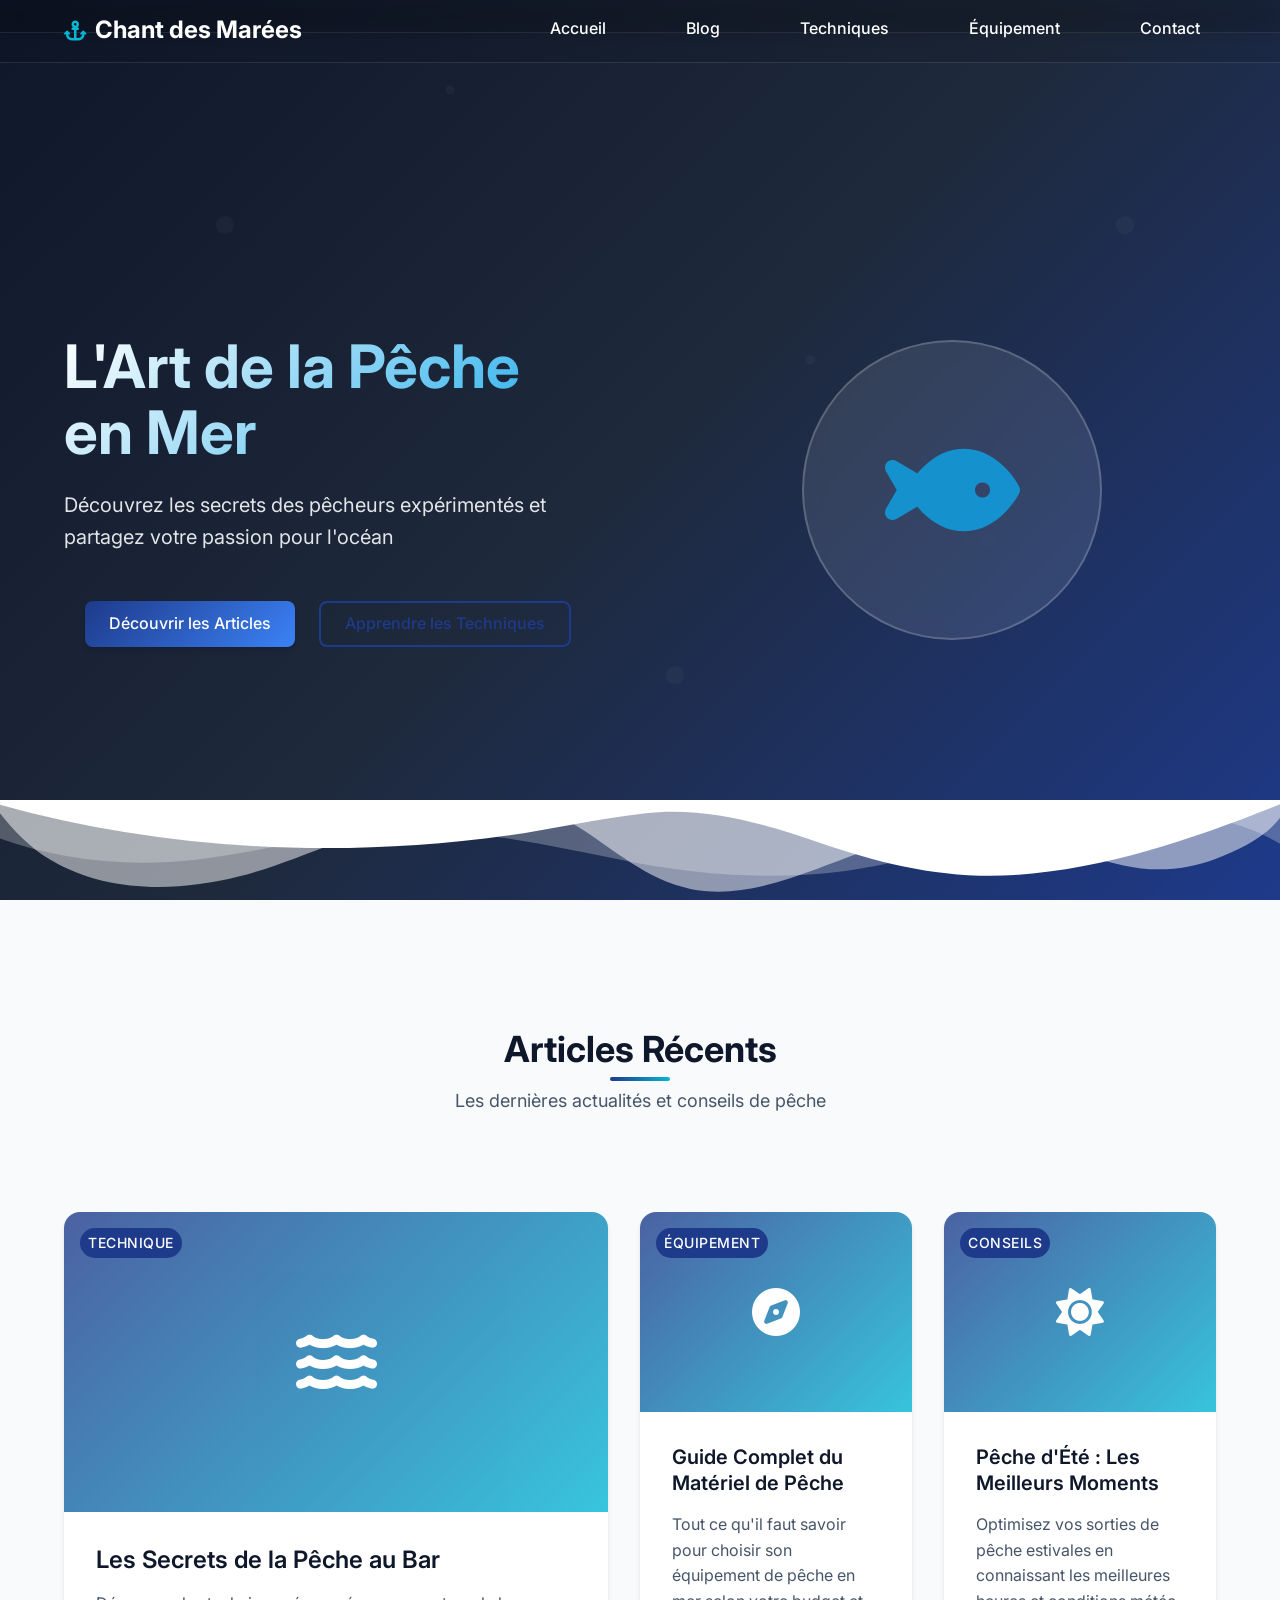
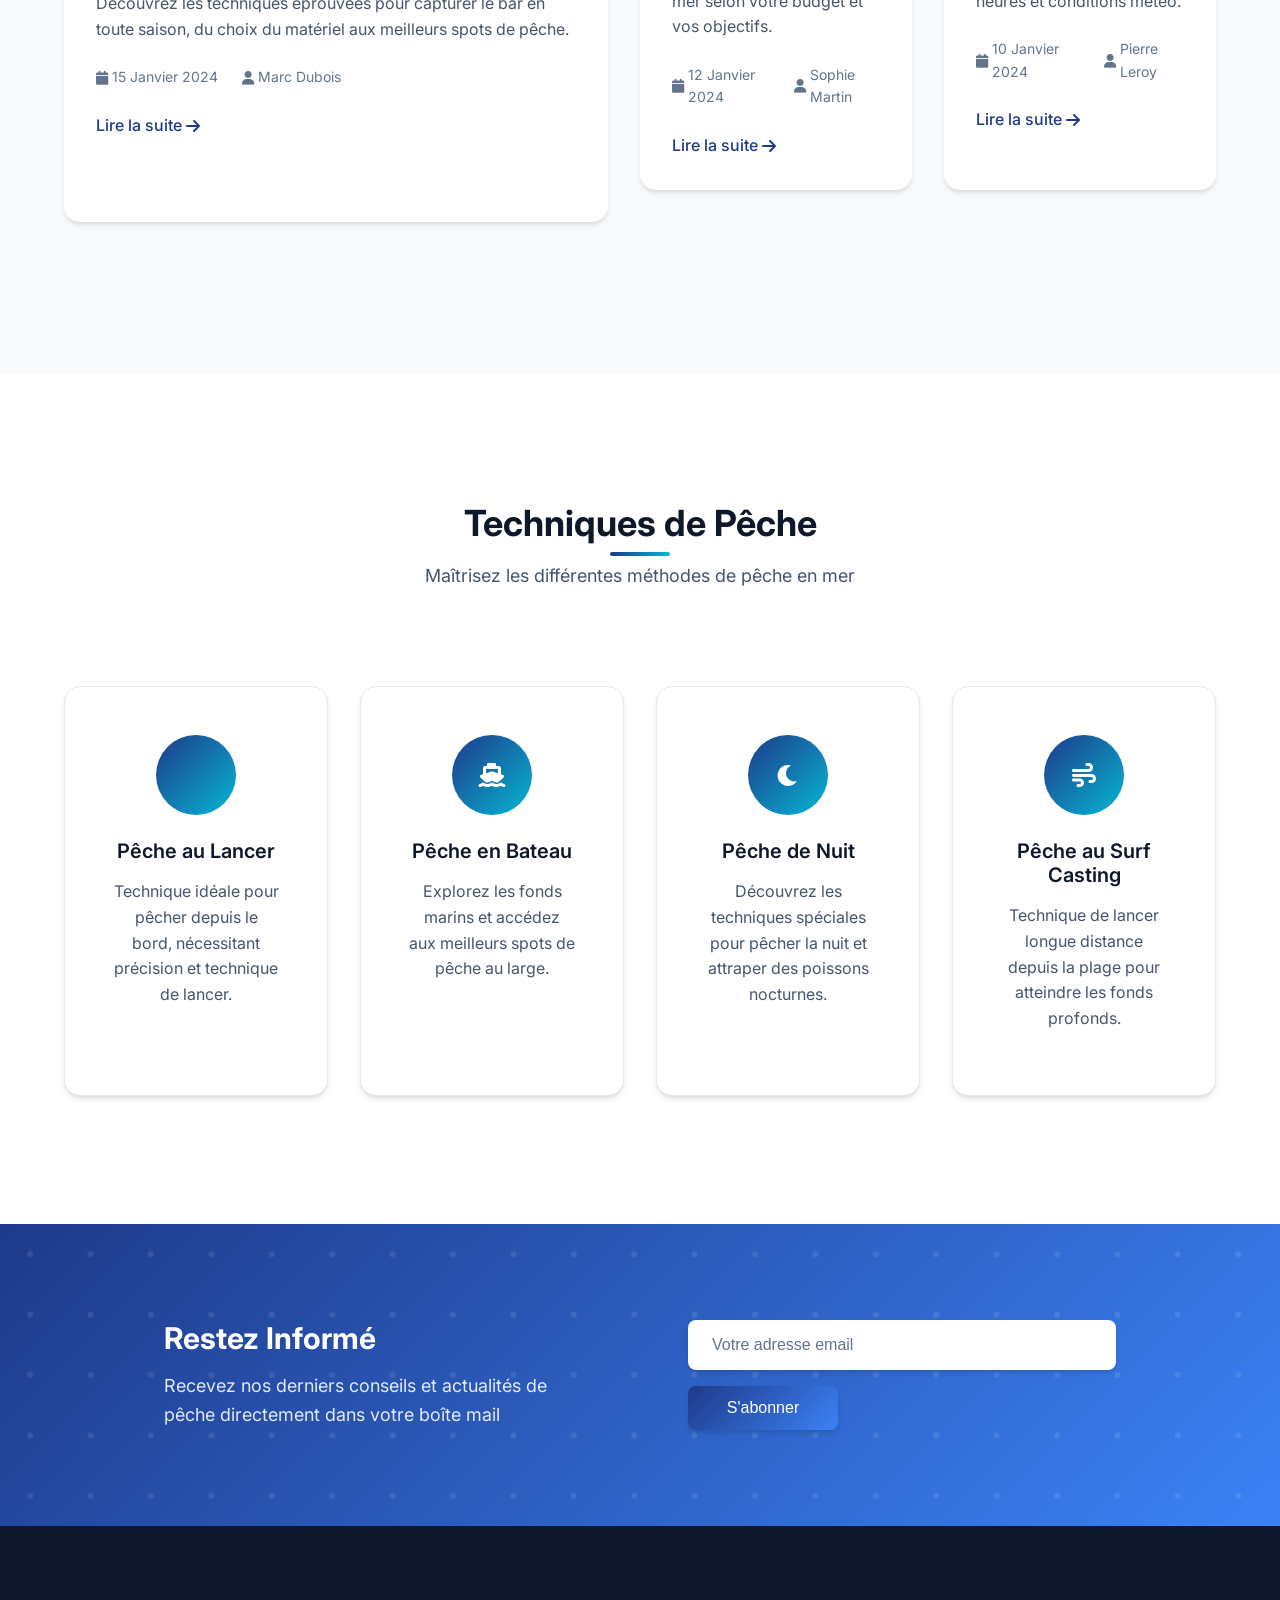
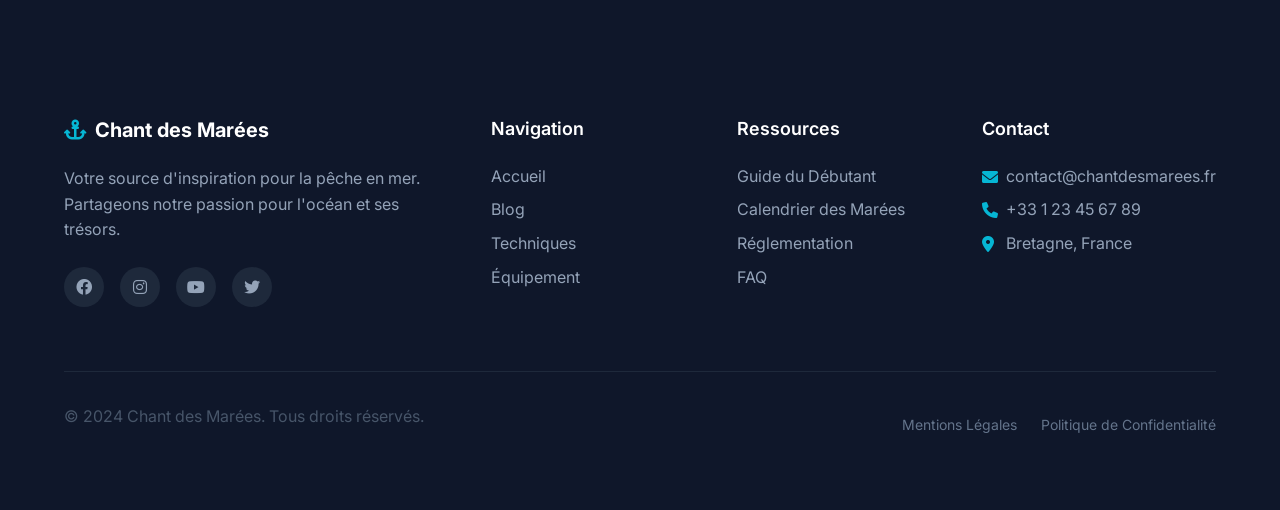
==== pages/index.html @ 9033a02b "feat: add pages folder with html page" ====
<!DOCTYPE html>
<html lang="fr">
<head>
    <meta charset="UTF-8">
    <meta name="viewport" content="width=device-width, initial-scale=1.0">
    <title>Chant des Marées - Blog de Pêche</title>
    <meta name="description" content="Découvrez les secrets de la pêche en mer avec Chant des Marées. Conseils, techniques et récits de pêche pour tous les passionnés.">
    <link rel="stylesheet" href="../css/main.css">
    <link rel="stylesheet" href="../css/components.css">
    <link rel="stylesheet" href="../css/responsive.css">
    <link href="https://fonts.googleapis.com/css2?family=Inter:wght@300;400;500;600;700&display=swap" rel="stylesheet">
    <link rel="stylesheet" href="https://cdnjs.cloudflare.com/ajax/libs/font-awesome/6.0.0/css/all.min.css">
</head>
<body>
    <!-- Header -->
    <header class="header">
        <nav class="navbar">
            <!-- Template sera chargé ici -->
        </nav>
    </header>

    <!-- Hero Section -->
    <section id="accueil" class="hero">
        <div class="hero-content">
            <div class="hero-text">
                <h2 class="hero-title">L'Art de la Pêche en Mer</h2>
                <p class="hero-subtitle">Découvrez les secrets des pêcheurs expérimentés et partagez votre passion pour l'océan</p>
                <div class="hero-buttons">
                    <a href="/blog" class="btn btn-primary">Découvrir les Articles</a>
                    <a href="#techniques" class="btn btn-secondary">Apprendre les Techniques</a>
                </div>
            </div>
            <div class="hero-image">
                <div class="hero-placeholder">
                    <i class="fas fa-fish"></i>
                </div>
            </div>
        </div>
        <div class="hero-waves">
            <svg viewBox="0 0 1200 120" preserveAspectRatio="none">
                <path d="M0,0V46.29c47.79,22.2,103.59,32.17,158,28,70.36-5.37,136.33-33.31,206.8-37.5C438.64,32.43,512.34,53.67,583,72.05c69.27,18,138.3,24.88,209.4,13.08,36.15-6,69.85-17.84,104.45-29.34C989.49,25,1113-14.29,1200,52.47V0Z" opacity=".25"></path>
                <path d="M0,0V15.81C13,36.92,27.64,56.86,47.69,72.05,99.41,111.27,165,111,224.58,91.58c31.15-10.15,60.09-26.07,89.67-39.8,40.92-19,84.73-46,130.83-49.67,36.26-2.85,70.9,9.42,98.6,31.56,31.77,25.39,62.32,62,103.63,73,40.44,10.79,81.35-6.69,119.13-24.28s75.16-39,116.92-43.05c59.73-5.85,113.28,22.88,168.9,38.84,30.2,8.66,59,6.17,87.09-7.5,22.43-10.89,48-26.93,60.65-49.24V0Z" opacity=".5"></path>
                <path d="M0,0V5.63C149.93,59,314.09,71.32,475.83,42.57c43-7.64,84.23-20.12,127.61-26.46,59-8.63,112.48,12.24,165.56,35.4C827.93,77.22,886,95.24,951.2,90c86.53-7,172.46-45.71,248.8-84.81V0Z"></path>
            </svg>
        </div>
    </section>

    <!-- Featured Articles Section -->
    <section id="articles" class="featured-articles">
        <div class="container">
            <div class="section-header">
                <h2 class="section-title">Articles Récents</h2>
                <p class="section-subtitle">Les dernières actualités et conseils de pêche</p>
            </div>
            
            <div class="articles-grid">
                <article class="article-card featured">
                    <div class="article-image">
                        <div class="image-placeholder">
                            <i class="fas fa-water"></i>
                        </div>
                        <div class="article-category">Technique</div>
                    </div>
                    <div class="article-content">
                        <h3 class="article-title">Les Secrets de la Pêche au Bar</h3>
                        <p class="article-excerpt">Découvrez les techniques éprouvées pour capturer le bar en toute saison, du choix du matériel aux meilleurs spots de pêche.</p>
                        <div class="article-meta">
                            <span class="article-date"><i class="fas fa-calendar"></i> 15 Janvier 2024</span>
                            <span class="article-author"><i class="fas fa-user"></i> Marc Dubois</span>
                        </div>
                        <a href="#" class="article-link">Lire la suite <i class="fas fa-arrow-right"></i></a>
                    </div>
                </article>

                <article class="article-card">
                    <div class="article-image">
                        <div class="image-placeholder">
                            <i class="fas fa-compass"></i>
                        </div>
                        <div class="article-category">Équipement</div>
                    </div>
                    <div class="article-content">
                        <h3 class="article-title">Guide Complet du Matériel de Pêche</h3>
                        <p class="article-excerpt">Tout ce qu'il faut savoir pour choisir son équipement de pêche en mer selon votre budget et vos objectifs.</p>
                        <div class="article-meta">
                            <span class="article-date"><i class="fas fa-calendar"></i> 12 Janvier 2024</span>
                            <span class="article-author"><i class="fas fa-user"></i> Sophie Martin</span>
                        </div>
                        <a href="#" class="article-link">Lire la suite <i class="fas fa-arrow-right"></i></a>
                    </div>
                </article>

                <article class="article-card">
                    <div class="article-image">
                        <div class="image-placeholder">
                            <i class="fas fa-sun"></i>
                        </div>
                        <div class="article-category">Conseils</div>
                    </div>
                    <div class="article-content">
                        <h3 class="article-title">Pêche d'Été : Les Meilleurs Moments</h3>
                        <p class="article-excerpt">Optimisez vos sorties de pêche estivales en connaissant les meilleures heures et conditions météo.</p>
                        <div class="article-meta">
                            <span class="article-date"><i class="fas fa-calendar"></i> 10 Janvier 2024</span>
                            <span class="article-author"><i class="fas fa-user"></i> Pierre Leroy</span>
                        </div>
                        <a href="#" class="article-link">Lire la suite <i class="fas fa-arrow-right"></i></a>
                    </div>
                </article>
            </div>
        </div>
    </section>

    <!-- Techniques Section -->
    <section id="techniques" class="techniques">
        <div class="container">
            <div class="section-header">
                <h2 class="section-title">Techniques de Pêche</h2>
                <p class="section-subtitle">Maîtrisez les différentes méthodes de pêche en mer</p>
            </div>
            
            <div class="techniques-grid">
                <div class="technique-card">
                    <div class="technique-icon">
                        <i class="fas fa-fishing-rod"></i>
                    </div>
                    <h3 class="technique-title">Pêche au Lancer</h3>
                    <p class="technique-description">Technique idéale pour pêcher depuis le bord, nécessitant précision et technique de lancer.</p>
                </div>
                
                <div class="technique-card">
                    <div class="technique-icon">
                        <i class="fas fa-ship"></i>
                    </div>
                    <h3 class="technique-title">Pêche en Bateau</h3>
                    <p class="technique-description">Explorez les fonds marins et accédez aux meilleurs spots de pêche au large.</p>
                </div>
                
                <div class="technique-card">
                    <div class="technique-icon">
                        <i class="fas fa-moon"></i>
                    </div>
                    <h3 class="technique-title">Pêche de Nuit</h3>
                    <p class="technique-description">Découvrez les techniques spéciales pour pêcher la nuit et attraper des poissons nocturnes.</p>
                </div>
                
                <div class="technique-card">
                    <div class="technique-icon">
                        <i class="fas fa-wind"></i>
                    </div>
                    <h3 class="technique-title">Pêche au Surf Casting</h3>
                    <p class="technique-description">Technique de lancer longue distance depuis la plage pour atteindre les fonds profonds.</p>
                </div>
            </div>
        </div>
    </section>

    <!-- Newsletter Section -->
    <section class="newsletter">
        <div class="container">
            <div class="newsletter-content">
                <div class="newsletter-text">
                    <h2 class="newsletter-title">Restez Informé</h2>
                    <p class="newsletter-subtitle">Recevez nos derniers conseils et actualités de pêche directement dans votre boîte mail</p>
                </div>
                <form class="newsletter-form">
                    <input type="email" placeholder="Votre adresse email" class="newsletter-input" required>
                    <button type="submit" class="btn btn-primary">S'abonner</button>
                </form>
            </div>
        </div>
    </section>

    <!-- Footer -->
    <footer class="footer">
        <div class="container">
            <div class="footer-content">
                <div class="footer-section">
                    <h3 class="footer-title"><i class="fas fa-anchor"></i> Chant des Marées</h3>
                    <p class="footer-description">Votre source d'inspiration pour la pêche en mer. Partageons notre passion pour l'océan et ses trésors.</p>
                    <div class="social-links">
                        <a href="#" class="social-link"><i class="fab fa-facebook"></i></a>
                        <a href="#" class="social-link"><i class="fab fa-instagram"></i></a>
                        <a href="#" class="social-link"><i class="fab fa-youtube"></i></a>
                        <a href="#" class="social-link"><i class="fab fa-twitter"></i></a>
                    </div>
                </div>
                
                <div class="footer-section">
                    <h4 class="footer-subtitle">Navigation</h4>
                    <ul class="footer-links">
                        <li><a href="/">Accueil</a></li>
                        <li><a href="/blog">Blog</a></li>
                        <li><a href="#techniques">Techniques</a></li>
                        <li><a href="#equipement">Équipement</a></li>
                    </ul>
                </div>
                
                <div class="footer-section">
                    <h4 class="footer-subtitle">Ressources</h4>
                    <ul class="footer-links">
                        <li><a href="#">Guide du Débutant</a></li>
                        <li><a href="#">Calendrier des Marées</a></li>
                        <li><a href="#">Réglementation</a></li>
                        <li><a href="#">FAQ</a></li>
                    </ul>
                </div>
                
                <div class="footer-section">
                    <h4 class="footer-subtitle">Contact</h4>
                    <div class="contact-info">
                        <p><i class="fas fa-envelope"></i> contact@chantdesmarees.fr</p>
                        <p><i class="fas fa-phone"></i> +33 1 23 45 67 89</p>
                        <p><i class="fas fa-map-marker-alt"></i> Bretagne, France</p>
                    </div>
                </div>
            </div>
            
            <div class="footer-bottom">
                <p>&copy; 2024 Chant des Marées. Tous droits réservés.</p>
                <div class="footer-legal">
                    <a href="#">Mentions Légales</a>
                    <a href="#">Politique de Confidentialité</a>
                </div>
            </div>
        </div>
    </footer>

    <script src="../js/template-loader.js"></script>
    <script src="../js/main.js"></script>
</body>
</html>
---- css/main.css ----
/* ========================================
   CHANT DES MARÉES - STYLES PRINCIPAUX
   ======================================== */

/* Variables CSS */
:root {
    /* Couleurs principales */
    --primary-color: #1e3a8a;
    --primary-dark: #1e40af;
    --primary-light: #3b82f6;
    --secondary-color: #0ea5e9;
    --accent-color: #06b6d4;
    
    /* Couleurs de l'océan */
    --ocean-blue: #0f172a;
    --ocean-light: #1e293b;
    --wave-blue: #0ea5e9;
    --foam-white: #f8fafc;
    
    /* Couleurs neutres */
    --white: #ffffff;
    --gray-50: #f8fafc;
    --gray-100: #f1f5f9;
    --gray-200: #e2e8f0;
    --gray-300: #cbd5e1;
    --gray-400: #94a3b8;
    --gray-500: #64748b;
    --gray-600: #475569;
    --gray-700: #334155;
    --gray-800: #1e293b;
    --gray-900: #0f172a;
    
    /* Couleurs d'état */
    --success: #10b981;
    --warning: #f59e0b;
    --error: #ef4444;
    --info: #3b82f6;
    
    /* Typographie */
    --font-family: 'Inter', -apple-system, BlinkMacSystemFont, 'Segoe UI', Roboto, sans-serif;
    --font-size-xs: 0.75rem;
    --font-size-sm: 0.875rem;
    --font-size-base: 1rem;
    --font-size-lg: 1.125rem;
    --font-size-xl: 1.25rem;
    --font-size-2xl: 1.5rem;
    --font-size-3xl: 1.875rem;
    --font-size-4xl: 2.25rem;
    --font-size-5xl: 3rem;
    --font-size-6xl: 3.75rem;
    
    /* Espacements */
    --spacing-xs: 0.25rem;
    --spacing-sm: 0.5rem;
    --spacing-md: 1rem;
    --spacing-lg: 1.5rem;
    --spacing-xl: 2rem;
    --spacing-2xl: 3rem;
    --spacing-3xl: 4rem;
    --spacing-4xl: 6rem;
    --spacing-5xl: 8rem;
    
    /* Bordures */
    --border-radius-sm: 0.375rem;
    --border-radius-md: 0.5rem;
    --border-radius-lg: 0.75rem;
    --border-radius-xl: 1rem;
    --border-radius-2xl: 1.5rem;
    --border-radius-full: 9999px;
    
    /* Ombres */
    --shadow-sm: 0 1px 2px 0 rgb(0 0 0 / 0.05);
    --shadow-md: 0 4px 6px -1px rgb(0 0 0 / 0.1), 0 2px 4px -2px rgb(0 0 0 / 0.1);
    --shadow-lg: 0 10px 15px -3px rgb(0 0 0 / 0.1), 0 4px 6px -4px rgb(0 0 0 / 0.1);
    --shadow-xl: 0 20px 25px -5px rgb(0 0 0 / 0.1), 0 8px 10px -6px rgb(0 0 0 / 0.1);
    --shadow-2xl: 0 25px 50px -12px rgb(0 0 0 / 0.25);
    
    /* Transitions */
    --transition-fast: 150ms ease-in-out;
    --transition-normal: 300ms ease-in-out;
    --transition-slow: 500ms ease-in-out;
    
    /* Z-index */
    --z-dropdown: 1000;
    --z-sticky: 1020;
    --z-fixed: 1030;
    --z-modal: 1040;
    --z-popover: 1050;
    --z-tooltip: 1060;
}

/* Reset et base */
* {
    margin: 0;
    padding: 0;
    box-sizing: border-box;
}

html {
    scroll-behavior: smooth;
    font-size: 16px;
}

body {
    font-family: var(--font-family);
    font-size: var(--font-size-base);
    line-height: 1.6;
    color: var(--gray-800);
    background-color: var(--white);
    overflow-x: hidden;
}

/* Typographie */
h1, h2, h3, h4, h5, h6 {
    font-weight: 600;
    line-height: 1.2;
    color: var(--gray-900);
    margin-bottom: var(--spacing-md);
}

h1 {
    font-size: var(--font-size-4xl);
    font-weight: 700;
}

h2 {
    font-size: var(--font-size-3xl);
    font-weight: 600;
}

h3 {
    font-size: var(--font-size-2xl);
    font-weight: 600;
}

h4 {
    font-size: var(--font-size-xl);
    font-weight: 500;
}

h5 {
    font-size: var(--font-size-lg);
    font-weight: 500;
}

h6 {
    font-size: var(--font-size-base);
    font-weight: 500;
}

p {
    margin-bottom: var(--spacing-md);
    color: var(--gray-600);
}

a {
    color: var(--primary-color);
    text-decoration: none;
    transition: color var(--transition-fast);
}

a:hover {
    color: var(--primary-dark);
}

/* Images */
img {
    max-width: 100%;
    height: auto;
    display: block;
}

/* Listes */
ul, ol {
    margin-bottom: var(--spacing-md);
    padding-left: var(--spacing-lg);
}

li {
    margin-bottom: var(--spacing-xs);
}

/* Boutons */
.btn {
    display: inline-flex;
    align-items: center;
    justify-content: center;
    padding: var(--spacing-sm) var(--spacing-lg);
    font-size: var(--font-size-base);
    font-weight: 500;
    text-align: center;
    text-decoration: none;
    border: none;
    border-radius: var(--border-radius-md);
    cursor: pointer;
    transition: all var(--transition-fast);
    gap: var(--spacing-sm);
    min-height: 44px;
}

.btn-primary {
    background: linear-gradient(135deg, var(--primary-color), var(--primary-light));
    color: var(--white);
    box-shadow: var(--shadow-md);
}

.btn-primary:hover {
    background: linear-gradient(135deg, var(--primary-dark), var(--primary-color));
    transform: translateY(-2px);
    box-shadow: var(--shadow-lg);
    color: var(--white);
}

.btn-secondary {
    background: transparent;
    color: var(--primary-color);
    border: 2px solid var(--primary-color);
}

.btn-secondary:hover {
    background: var(--primary-color);
    color: var(--white);
    transform: translateY(-2px);
    box-shadow: var(--shadow-md);
}

.btn-outline {
    background: transparent;
    color: var(--gray-600);
    border: 1px solid var(--gray-300);
}

.btn-outline:hover {
    background: var(--gray-50);
    color: var(--gray-800);
    border-color: var(--gray-400);
}

/* Container */
.container {
    max-width: 1200px;
    margin: 0 auto;
    padding: 0 var(--spacing-lg);
}

/* Sections */
.section {
    padding: var(--spacing-4xl) 0;
}

.section-header {
    text-align: center;
    margin-bottom: var(--spacing-4xl);
    max-width: 600px;
    margin-left: auto;
    margin-right: auto;
}

.section-title {
    font-size: var(--font-size-4xl);
    font-weight: 700;
    color: var(--gray-900);
    margin-bottom: var(--spacing-md);
    position: relative;
}

.section-title::after {
    content: '';
    position: absolute;
    bottom: -10px;
    left: 50%;
    transform: translateX(-50%);
    width: 60px;
    height: 4px;
    background: linear-gradient(90deg, var(--primary-color), var(--accent-color));
    border-radius: var(--border-radius-full);
}

.section-subtitle {
    font-size: var(--font-size-lg);
    color: var(--gray-600);
    margin-bottom: 0;
}

/* Grilles */
.grid {
    display: grid;
    gap: var(--spacing-xl);
}

.grid-2 {
    grid-template-columns: repeat(2, 1fr);
}

.grid-3 {
    grid-template-columns: repeat(3, 1fr);
}

.grid-4 {
    grid-template-columns: repeat(4, 1fr);
}

/* Utilitaires */
.text-center {
    text-align: center;
}

.text-left {
    text-align: left;
}

.text-right {
    text-align: right;
}

.mb-0 { margin-bottom: 0; }
.mb-1 { margin-bottom: var(--spacing-xs); }
.mb-2 { margin-bottom: var(--spacing-sm); }
.mb-3 { margin-bottom: var(--spacing-md); }
.mb-4 { margin-bottom: var(--spacing-lg); }
.mb-5 { margin-bottom: var(--spacing-xl); }

.mt-0 { margin-top: 0; }
.mt-1 { margin-top: var(--spacing-xs); }
.mt-2 { margin-top: var(--spacing-sm); }
.mt-3 { margin-top: var(--spacing-md); }
.mt-4 { margin-top: var(--spacing-lg); }
.mt-5 { margin-top: var(--spacing-xl); }

.p-0 { padding: 0; }
.p-1 { padding: var(--spacing-xs); }
.p-2 { padding: var(--spacing-sm); }
.p-3 { padding: var(--spacing-md); }
.p-4 { padding: var(--spacing-lg); }
.p-5 { padding: var(--spacing-xl); }

/* Animations */
@keyframes fadeInUp {
    from {
        opacity: 0;
        transform: translateY(30px);
    }
    to {
        opacity: 1;
        transform: translateY(0);
    }
}

@keyframes fadeInLeft {
    from {
        opacity: 0;
        transform: translateX(-30px);
    }
    to {
        opacity: 1;
        transform: translateX(0);
    }
}

@keyframes fadeInRight {
    from {
        opacity: 0;
        transform: translateX(30px);
    }
    to {
        opacity: 1;
        transform: translateX(0);
    }
}

@keyframes pulse {
    0%, 100% {
        transform: scale(1);
    }
    50% {
        transform: scale(1.05);
    }
}

@keyframes float {
    0%, 100% {
        transform: translateY(0px);
    }
    50% {
        transform: translateY(-10px);
    }
}

.animate-fadeInUp {
    animation: fadeInUp 0.6s ease-out;
}

.animate-fadeInLeft {
    animation: fadeInLeft 0.6s ease-out;
}

.animate-fadeInRight {
    animation: fadeInRight 0.6s ease-out;
}

.animate-pulse {
    animation: pulse 2s infinite;
}

.animate-float {
    animation: float 3s ease-in-out infinite;
}

/* Scrollbar personnalisée */
::-webkit-scrollbar {
    width: 8px;
}

::-webkit-scrollbar-track {
    background: var(--gray-100);
}

::-webkit-scrollbar-thumb {
    background: var(--primary-color);
    border-radius: var(--border-radius-full);
}

::-webkit-scrollbar-thumb:hover {
    background: var(--primary-dark);
}

/* Focus visible */
*:focus-visible {
    outline: 2px solid var(--primary-color);
    outline-offset: 2px;
}

/* Sélection de texte */
::selection {
    background: var(--primary-color);
    color: var(--white);
}

::-moz-selection {
    background: var(--primary-color);
    color: var(--white);
}
---- css/components.css ----
/* ========================================
   CHANT DES MARÉES - COMPOSANTS
   ======================================== */

/* Header et Navigation */
.header {
    position: fixed;
    top: 0;
    left: 0;
    right: 0;
    z-index: var(--z-fixed);
    background: rgba(0, 0, 0, 0.1);
    backdrop-filter: blur(10px);
    border-bottom: 1px solid rgba(255, 255, 255, 0.1);
    transition: all var(--transition-normal);
}

.header.scrolled {
    background: rgba(0, 0, 0, 0.95);
    box-shadow: var(--shadow-lg);
}

.navbar {
    padding: var(--spacing-md) 0;
}

.nav-container {
    display: flex;
    align-items: center;
    justify-content: space-between;
    max-width: 1200px;
    margin: 0 auto;
    padding: 0 var(--spacing-lg);
}

.nav-logo h1 {
    font-size: var(--font-size-2xl);
    font-weight: 700;
    color: #ffffff !important;
    margin: 0;
    display: flex;
    align-items: center;
    gap: var(--spacing-sm);
    opacity: 1 !important;
}

.nav-logo i {
    color: var(--accent-color);
    font-size: var(--font-size-xl);
}

.nav-menu {
    display: flex;
    list-style: none;
    margin: 0;
    padding: 0;
    gap: var(--spacing-xl);
}

.nav-item {
    position: relative;
}

.nav-link {
    font-weight: 500;
    color: #ffffff !important;
    padding: var(--spacing-sm) var(--spacing-md);
    border-radius: var(--border-radius-md);
    transition: all var(--transition-fast);
    position: relative;
    opacity: 1 !important;
}

.nav-link:hover,
.nav-link.active {
    color: #4a90e2 !important;
    background: rgba(255, 255, 255, 0.1);
}

.nav-link::after {
    content: '';
    position: absolute;
    bottom: -5px;
    left: 50%;
    transform: translateX(-50%);
    width: 0;
    height: 2px;
    background: #4a90e2;
    transition: width var(--transition-fast);
}

.nav-link:hover::after,
.nav-link.active::after {
    width: 100%;
}

.hamburger {
    display: none;
    flex-direction: column;
    cursor: pointer;
    gap: 4px;
}

.bar {
    width: 25px;
    height: 3px;
    background: #ffffff;
    border-radius: var(--border-radius-full);
    transition: all var(--transition-fast);
}

/* Hero Section */
.hero {
    min-height: 100vh;
    background: linear-gradient(135deg, var(--ocean-blue) 0%, var(--ocean-light) 50%, var(--primary-color) 100%);
    display: flex;
    align-items: center;
    position: relative;
    overflow: hidden;
    padding-top: 80px;
}

.hero::before {
    content: '';
    position: absolute;
    top: 0;
    left: 0;
    right: 0;
    bottom: 0;
    background: url('data:image/svg+xml,<svg xmlns="http://www.w3.org/2000/svg" viewBox="0 0 100 100"><defs><pattern id="grain" width="100" height="100" patternUnits="userSpaceOnUse"><circle cx="25" cy="25" r="1" fill="%23ffffff" opacity="0.1"/><circle cx="75" cy="75" r="1" fill="%23ffffff" opacity="0.1"/><circle cx="50" cy="10" r="0.5" fill="%23ffffff" opacity="0.1"/><circle cx="10" cy="60" r="0.5" fill="%23ffffff" opacity="0.1"/><circle cx="90" cy="40" r="0.5" fill="%23ffffff" opacity="0.1"/></pattern></defs><rect width="100" height="100" fill="url(%23grain)"/></svg>');
    opacity: 0.3;
}

.hero-content {
    display: grid;
    grid-template-columns: 1fr 1fr;
    gap: var(--spacing-4xl);
    align-items: center;
    max-width: 1200px;
    margin: 0 auto;
    padding: 0 var(--spacing-lg);
    position: relative;
    z-index: 2;
}

.hero-text {
    color: var(--white);
}

.hero-title {
    font-size: var(--font-size-5xl);
    font-weight: 700;
    margin-bottom: var(--spacing-lg);
    line-height: 1.1;
    background: linear-gradient(135deg, var(--white), var(--wave-blue));
    -webkit-background-clip: text;
    -webkit-text-fill-color: transparent;
    background-clip: text;
}

.hero-subtitle {
    font-size: var(--font-size-xl);
    color: var(--foam-white);
    margin-bottom: var(--spacing-2xl);
    line-height: 1.6;
    opacity: 0.9;
}

.hero-buttons {
    display: flex;
    gap: var(--spacing-lg);
    flex-wrap: wrap;
}

.hero-image {
    display: flex;
    justify-content: center;
    align-items: center;
}

.hero-placeholder {
    width: 300px;
    height: 300px;
    background: rgba(255, 255, 255, 0.1);
    border-radius: 50%;
    display: flex;
    align-items: center;
    justify-content: center;
    backdrop-filter: blur(10px);
    border: 2px solid rgba(255, 255, 255, 0.2);
    animation: float 6s ease-in-out infinite;
}

.hero-placeholder i {
    font-size: 120px;
    color: var(--wave-blue);
    opacity: 0.8;
}

.hero-waves {
    position: absolute;
    bottom: 0;
    left: 0;
    width: 100%;
    height: 100px;
    overflow: hidden;
    z-index: 1;
}

.hero-waves svg {
    position: absolute;
    bottom: 0;
    left: 0;
    width: 100%;
    height: 100%;
    fill: var(--white);
}

/* Articles */
.featured-articles {
    padding: var(--spacing-5xl) 0;
    background: var(--gray-50);
}

.articles-grid {
    display: grid;
    grid-template-columns: 2fr 1fr 1fr;
    gap: var(--spacing-xl);
    margin-top: var(--spacing-3xl);
}

.article-card {
    background: var(--white);
    border-radius: var(--border-radius-xl);
    overflow: hidden;
    box-shadow: var(--shadow-md);
    transition: all var(--transition-normal);
    position: relative;
}

.article-card:hover {
    transform: translateY(-8px);
    box-shadow: var(--shadow-2xl);
}

.article-card.featured {
    grid-row: span 2;
}

.article-image {
    position: relative;
    height: 200px;
    overflow: hidden;
}

.article-card.featured .article-image {
    height: 300px;
}

.image-placeholder {
    width: 100%;
    height: 100%;
    background: linear-gradient(135deg, var(--primary-color), var(--accent-color));
    display: flex;
    align-items: center;
    justify-content: center;
    color: var(--white);
    font-size: 48px;
    opacity: 0.8;
}

.article-card.featured .image-placeholder {
    font-size: 72px;
}

.article-category {
    position: absolute;
    top: var(--spacing-md);
    left: var(--spacing-md);
    background: var(--primary-color);
    color: var(--white);
    padding: var(--spacing-xs) var(--spacing-sm);
    border-radius: var(--border-radius-full);
    font-size: var(--font-size-sm);
    font-weight: 500;
    text-transform: uppercase;
    letter-spacing: 0.5px;
}

.article-content {
    padding: var(--spacing-xl);
}

.article-title {
    font-size: var(--font-size-xl);
    font-weight: 600;
    color: var(--gray-900);
    margin-bottom: var(--spacing-md);
    line-height: 1.3;
}

.article-card.featured .article-title {
    font-size: var(--font-size-2xl);
}

.article-excerpt {
    color: var(--gray-600);
    margin-bottom: var(--spacing-lg);
    line-height: 1.6;
}

.article-meta {
    display: flex;
    gap: var(--spacing-lg);
    margin-bottom: var(--spacing-lg);
    font-size: var(--font-size-sm);
    color: var(--gray-500);
}

.article-meta span {
    display: flex;
    align-items: center;
    gap: var(--spacing-xs);
}

.article-link {
    color: var(--primary-color);
    font-weight: 500;
    display: inline-flex;
    align-items: center;
    gap: var(--spacing-xs);
    transition: all var(--transition-fast);
}

.article-link:hover {
    color: var(--primary-dark);
    transform: translateX(4px);
}

/* Techniques */
.techniques {
    padding: var(--spacing-5xl) 0;
    background: var(--white);
}

.techniques-grid {
    display: grid;
    grid-template-columns: repeat(auto-fit, minmax(280px, 1fr));
    gap: var(--spacing-xl);
    margin-top: var(--spacing-3xl);
}

.technique-card {
    background: var(--white);
    padding: var(--spacing-2xl);
    border-radius: var(--border-radius-xl);
    text-align: center;
    box-shadow: var(--shadow-md);
    border: 1px solid var(--gray-200);
    transition: all var(--transition-normal);
    position: relative;
    overflow: hidden;
}

.technique-card::before {
    content: '';
    position: absolute;
    top: 0;
    left: 0;
    right: 0;
    height: 4px;
    background: linear-gradient(90deg, var(--primary-color), var(--accent-color));
    transform: scaleX(0);
    transition: transform var(--transition-normal);
}

.technique-card:hover::before {
    transform: scaleX(1);
}

.technique-card:hover {
    transform: translateY(-8px);
    box-shadow: var(--shadow-xl);
    border-color: var(--primary-color);
}

.technique-icon {
    width: 80px;
    height: 80px;
    background: linear-gradient(135deg, var(--primary-color), var(--accent-color));
    border-radius: 50%;
    display: flex;
    align-items: center;
    justify-content: center;
    margin: 0 auto var(--spacing-lg);
    color: var(--white);
    font-size: var(--font-size-2xl);
    transition: all var(--transition-normal);
}

.technique-card:hover .technique-icon {
    transform: scale(1.1);
    box-shadow: var(--shadow-lg);
}

.technique-title {
    font-size: var(--font-size-xl);
    font-weight: 600;
    color: var(--gray-900);
    margin-bottom: var(--spacing-md);
}

.technique-description {
    color: var(--gray-600);
    line-height: 1.6;
}

/* Newsletter */
.newsletter {
    background: linear-gradient(135deg, var(--primary-color), var(--primary-light));
    padding: var(--spacing-4xl) 0;
    position: relative;
    overflow: hidden;
}

.newsletter::before {
    content: '';
    position: absolute;
    top: 0;
    left: 0;
    right: 0;
    bottom: 0;
    background: url('data:image/svg+xml,<svg xmlns="http://www.w3.org/2000/svg" viewBox="0 0 100 100"><defs><pattern id="dots" width="20" height="20" patternUnits="userSpaceOnUse"><circle cx="10" cy="10" r="1" fill="%23ffffff" opacity="0.1"/></pattern></defs><rect width="100" height="100" fill="url(%23dots)"/></svg>');
}

.newsletter-content {
    display: grid;
    grid-template-columns: 1fr 1fr;
    gap: var(--spacing-4xl);
    align-items: center;
    max-width: 1000px;
    margin: 0 auto;
    padding: 0 var(--spacing-lg);
    position: relative;
    z-index: 2;
}

.newsletter-text {
    color: var(--white);
}

.newsletter-title {
    font-size: var(--font-size-3xl);
    font-weight: 700;
    margin-bottom: var(--spacing-md);
    color: var(--white);
}

.newsletter-subtitle {
    font-size: var(--font-size-lg);
    color: var(--foam-white);
    opacity: 0.9;
    margin-bottom: 0;
}

.newsletter-form {
    display: flex;
    gap: var(--spacing-md);
    flex-wrap: wrap;
}

.newsletter-input {
    flex: 1;
    min-width: 300px;
    padding: var(--spacing-md) var(--spacing-lg);
    border: none;
    border-radius: var(--border-radius-md);
    font-size: var(--font-size-base);
    background: var(--white);
    color: var(--gray-800);
    box-shadow: var(--shadow-md);
    transition: all var(--transition-fast);
}

.newsletter-input:focus {
    outline: none;
    box-shadow: var(--shadow-lg);
    transform: translateY(-2px);
}

.newsletter-input::placeholder {
    color: var(--gray-500);
}

/* Footer */
.footer {
    background: var(--gray-900);
    color: var(--gray-300);
    padding: var(--spacing-4xl) 0 var(--spacing-xl);
}

.footer-content {
    display: grid;
    grid-template-columns: 2fr 1fr 1fr 1fr;
    gap: var(--spacing-3xl);
    margin-bottom: var(--spacing-3xl);
}

.footer-section h3,
.footer-section h4 {
    color: var(--white);
    margin-bottom: var(--spacing-lg);
}

.footer-title {
    font-size: var(--font-size-xl);
    font-weight: 700;
    display: flex;
    align-items: center;
    gap: var(--spacing-sm);
    margin-bottom: var(--spacing-md);
}

.footer-title i {
    color: var(--accent-color);
}

.footer-description {
    color: var(--gray-400);
    line-height: 1.6;
    margin-bottom: var(--spacing-lg);
}

.footer-subtitle {
    font-size: var(--font-size-lg);
    font-weight: 600;
    color: var(--white);
    margin-bottom: var(--spacing-lg);
}

.footer-links {
    list-style: none;
    padding: 0;
    margin: 0;
}

.footer-links li {
    margin-bottom: var(--spacing-sm);
}

.footer-links a {
    color: var(--gray-400);
    transition: color var(--transition-fast);
}

.footer-links a:hover {
    color: var(--white);
}

.social-links {
    display: flex;
    gap: var(--spacing-md);
}

.social-link {
    width: 40px;
    height: 40px;
    background: var(--gray-800);
    border-radius: 50%;
    display: flex;
    align-items: center;
    justify-content: center;
    color: var(--gray-400);
    transition: all var(--transition-fast);
}

.social-link:hover {
    background: var(--primary-color);
    color: var(--white);
    transform: translateY(-2px);
}

.contact-info p {
    display: flex;
    align-items: center;
    gap: var(--spacing-sm);
    margin-bottom: var(--spacing-sm);
    color: var(--gray-400);
}

.contact-info i {
    color: var(--accent-color);
    width: 16px;
}

.footer-bottom {
    border-top: 1px solid var(--gray-800);
    padding-top: var(--spacing-xl);
    display: flex;
    justify-content: space-between;
    align-items: center;
    flex-wrap: wrap;
    gap: var(--spacing-md);
}

.footer-legal {
    display: flex;
    gap: var(--spacing-lg);
}

.footer-legal a {
    color: var(--gray-500);
    font-size: var(--font-size-sm);
    transition: color var(--transition-fast);
}

.footer-legal a:hover {
    color: var(--white);
}

/* Responsive Design */
@media (max-width: 1024px) {
    .hero-content {
        grid-template-columns: 1fr;
        text-align: center;
        gap: var(--spacing-2xl);
    }
    
    .articles-grid {
        grid-template-columns: 1fr 1fr;
    }
    
    .article-card.featured {
        grid-row: span 1;
    }
    
    .newsletter-content {
        grid-template-columns: 1fr;
        text-align: center;
        gap: var(--spacing-2xl);
    }
    
    .footer-content {
        grid-template-columns: 1fr 1fr;
        gap: var(--spacing-2xl);
    }
}

@media (max-width: 768px) {
    .nav-menu {
        position: fixed;
        left: -100%;
        top: 70px;
        flex-direction: column;
        background-color: var(--white);
        width: 100%;
        text-align: center;
        transition: 0.3s;
        box-shadow: var(--shadow-lg);
        padding: var(--spacing-xl) 0;
        gap: var(--spacing-lg);
    }
    
    .nav-menu.active {
        left: 0;
    }
    
    .hamburger {
        display: flex;
    }
    
    .hamburger.active .bar:nth-child(2) {
        opacity: 0;
    }
    
    .hamburger.active .bar:nth-child(1) {
        transform: translateY(7px) rotate(45deg);
    }
    
    .hamburger.active .bar:nth-child(3) {
        transform: translateY(-7px) rotate(-45deg);
    }
    
    .hero-title {
        font-size: var(--font-size-4xl);
    }
    
    .hero-buttons {
        justify-content: center;
    }
    
    .articles-grid {
        grid-template-columns: 1fr;
    }
    
    .techniques-grid {
        grid-template-columns: 1fr;
    }
    
    .newsletter-form {
        flex-direction: column;
    }
    
    .newsletter-input {
        min-width: auto;
    }
    
    .footer-content {
        grid-template-columns: 1fr;
        text-align: center;
    }
    
    .footer-bottom {
        flex-direction: column;
        text-align: center;
    }
}

@media (max-width: 480px) {
    .container {
        padding: 0 var(--spacing-md);
    }
    
    .hero-title {
        font-size: var(--font-size-3xl);
    }
    
    .section-title {
        font-size: var(--font-size-3xl);
    }
    
    .hero-buttons {
        flex-direction: column;
        align-items: center;
    }
    
    .btn {
        width: 100%;
        max-width: 300px;
    }
}
---- css/responsive.css ----
/* ========================================
   CHANT DES MARÉES - RESPONSIVE DESIGN
   ======================================== */

/* Breakpoints */
/* Mobile: 320px - 767px */
/* Tablet: 768px - 1023px */
/* Desktop: 1024px+ */

/* Mobile First Approach */

/* Extra Small Devices (phones, 320px and up) */
@media (min-width: 320px) {
    .container {
        padding: 0 var(--spacing-md);
    }
    
    .hero-title {
        font-size: var(--font-size-3xl);
    }
    
    .section-title {
        font-size: var(--font-size-2xl);
    }
    
    .article-card {
        margin-bottom: var(--spacing-lg);
    }
}

/* Small Devices (landscape phones, 576px and up) */
@media (min-width: 576px) {
    .hero-title {
        font-size: var(--font-size-4xl);
    }
    
    .section-title {
        font-size: var(--font-size-3xl);
    }
    
    .hero-buttons {
        flex-direction: row;
        justify-content: center;
    }
    
    .btn {
        width: auto;
        min-width: 150px;
    }
}

/* Medium Devices (tablets, 768px and up) */
@media (min-width: 768px) {
    .container {
        padding: 0 var(--spacing-lg);
    }
    
    .nav-menu {
        position: static;
        flex-direction: row;
        background: none;
        box-shadow: none;
        padding: 0;
        width: auto;
    }
    
    .hamburger {
        display: none;
    }
    
    .hero-content {
        grid-template-columns: 1fr 1fr;
        text-align: left;
    }
    
    .hero-title {
        font-size: var(--font-size-5xl);
    }
    
    .articles-grid {
        grid-template-columns: 1fr 1fr;
    }
    
    .article-card.featured {
        grid-row: span 2;
    }
    
    .techniques-grid {
        grid-template-columns: repeat(2, 1fr);
    }
    
    .newsletter-content {
        grid-template-columns: 1fr 1fr;
        text-align: left;
    }
    
    .newsletter-form {
        flex-direction: row;
    }
    
    .footer-content {
        grid-template-columns: 2fr 1fr 1fr;
    }
}

/* Large Devices (desktops, 992px and up) */
@media (min-width: 992px) {
    .hero-content {
        gap: var(--spacing-4xl);
    }
    
    .articles-grid {
        grid-template-columns: 2fr 1fr 1fr;
    }
    
    .techniques-grid {
        grid-template-columns: repeat(4, 1fr);
    }
    
    .footer-content {
        grid-template-columns: 2fr 1fr 1fr 1fr;
    }
}

/* Extra Large Devices (large desktops, 1200px and up) */
@media (min-width: 1200px) {
    .container {
        max-width: 1200px;
        margin: 0 auto;
    }
    
    .hero-title {
        font-size: var(--font-size-6xl);
    }
    
    .section-title {
        font-size: var(--font-size-4xl);
    }
}

/* Ultra Wide Screens (1400px and up) */
@media (min-width: 1400px) {
    .container {
        max-width: 1400px;
    }
    
    .hero-content {
        max-width: 1400px;
    }
}

/* High DPI Displays */
@media (-webkit-min-device-pixel-ratio: 2), (min-resolution: 192dpi) {
    .hero-placeholder i,
    .technique-icon i,
    .image-placeholder i {
        -webkit-font-smoothing: antialiased;
        -moz-osx-font-smoothing: grayscale;
    }
}

/* Print Styles */
@media print {
    * {
        background: transparent !important;
        color: black !important;
        box-shadow: none !important;
        text-shadow: none !important;
    }
    
    .header,
    .hamburger,
    .hero-waves,
    .newsletter,
    .footer {
        display: none !important;
    }
    
    .hero {
        background: white !important;
        color: black !important;
        min-height: auto !important;
        padding: 2rem 0 !important;
    }
    
    .hero-title,
    .section-title,
    .article-title {
        color: black !important;
    }
    
    .article-card {
        break-inside: avoid;
        margin-bottom: 1rem;
        box-shadow: none !important;
        border: 1px solid #ccc !important;
    }
    
    a {
        text-decoration: underline !important;
    }
    
    a[href^="http"]:after {
        content: " (" attr(href) ")";
    }
}

/* Accessibility - Reduced Motion */
@media (prefers-reduced-motion: reduce) {
    *,
    *::before,
    *::after {
        animation-duration: 0.01ms !important;
        animation-iteration-count: 1 !important;
        transition-duration: 0.01ms !important;
        scroll-behavior: auto !important;
    }
    
    .animate-fadeInUp,
    .animate-fadeInLeft,
    .animate-fadeInRight,
    .animate-pulse,
    .animate-float {
        animation: none !important;
    }
}

/* Dark Mode Support */
@media (prefers-color-scheme: dark) {
    :root {
        --white: #0f172a;
        --gray-50: #1e293b;
        --gray-100: #334155;
        --gray-200: #475569;
        --gray-300: #64748b;
        --gray-400: #94a3b8;
        --gray-500: #cbd5e1;
        --gray-600: #e2e8f0;
        --gray-700: #f1f5f9;
        --gray-800: #f8fafc;
        --gray-900: #ffffff;
    }
    
    .header {
        background: rgba(15, 23, 42, 0.95);
        border-bottom-color: var(--gray-200);
    }
    
    .article-card {
        background: var(--gray-50);
        border: 1px solid var(--gray-200);
    }
    
    .technique-card {
        background: var(--gray-50);
        border-color: var(--gray-200);
    }
}

/* Landscape Orientation */
@media (orientation: landscape) and (max-height: 500px) {
    .hero {
        min-height: 100vh;
        padding-top: 60px;
    }
    
    .hero-content {
        grid-template-columns: 1fr 1fr;
        gap: var(--spacing-xl);
    }
    
    .hero-title {
        font-size: var(--font-size-3xl);
    }
    
    .hero-subtitle {
        font-size: var(--font-size-lg);
    }
}

/* Touch Devices */
@media (hover: none) and (pointer: coarse) {
    .btn,
    .nav-link,
    .article-link,
    .social-link {
        min-height: 44px;
        min-width: 44px;
    }
    
    .article-card:hover,
    .technique-card:hover {
        transform: none;
    }
    
    .btn:hover,
    .nav-link:hover,
    .article-link:hover,
    .social-link:hover {
        transform: none;
    }
}

/* Specific Mobile Adjustments */
@media (max-width: 480px) {
    .hero-placeholder {
        width: 200px;
        height: 200px;
    }
    
    .hero-placeholder i {
        font-size: 80px;
    }
    
    .article-image {
        height: 150px;
    }
    
    .article-card.featured .article-image {
        height: 200px;
    }
    
    .image-placeholder {
        font-size: 32px;
    }
    
    .article-card.featured .image-placeholder {
        font-size: 48px;
    }
    
    .technique-icon {
        width: 60px;
        height: 60px;
        font-size: var(--font-size-xl);
    }
    
    .newsletter-input {
        font-size: 16px; /* Prevents zoom on iOS */
    }
}

/* Tablet Specific Adjustments */
@media (min-width: 768px) and (max-width: 1023px) {
    .hero-content {
        gap: var(--spacing-2xl);
    }
    
    .articles-grid {
        gap: var(--spacing-lg);
    }
    
    .techniques-grid {
        gap: var(--spacing-lg);
    }
    
    .footer-content {
        gap: var(--spacing-xl);
    }
}

/* Desktop Specific Adjustments */
@media (min-width: 1024px) {
    .nav-menu {
        gap: var(--spacing-2xl);
    }
    
    .hero-content {
        gap: var(--spacing-4xl);
    }
    
    .articles-grid {
        gap: var(--spacing-xl);
    }
    
    .techniques-grid {
        gap: var(--spacing-xl);
    }
    
    .newsletter-content {
        gap: var(--spacing-4xl);
    }
    
    .footer-content {
        gap: var(--spacing-3xl);
    }
}

/* Ultra-wide Screen Adjustments */
@media (min-width: 1600px) {
    .container {
        max-width: 1600px;
    }
    
    .hero-content {
        max-width: 1600px;
    }
    
    .articles-grid {
        grid-template-columns: 2fr 1fr 1fr 1fr;
    }
    
    .techniques-grid {
        grid-template-columns: repeat(5, 1fr);
    }
}
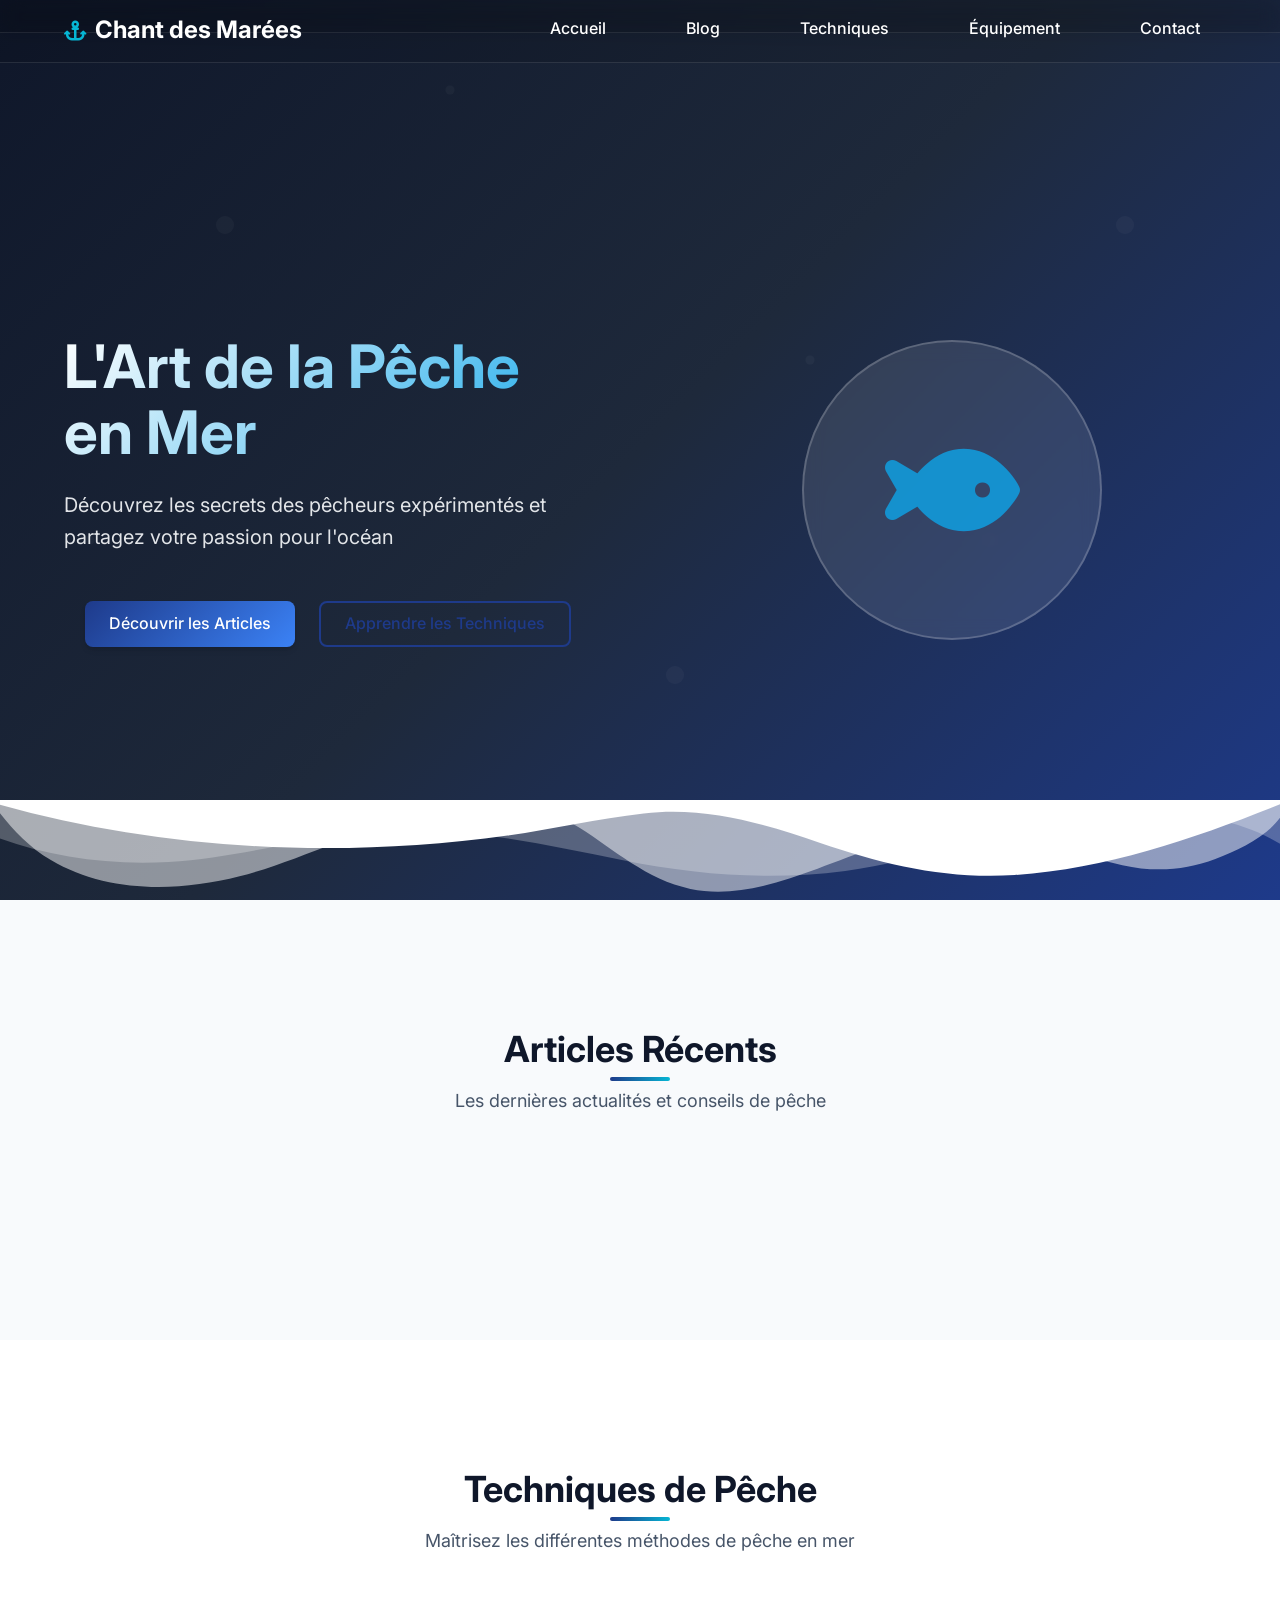
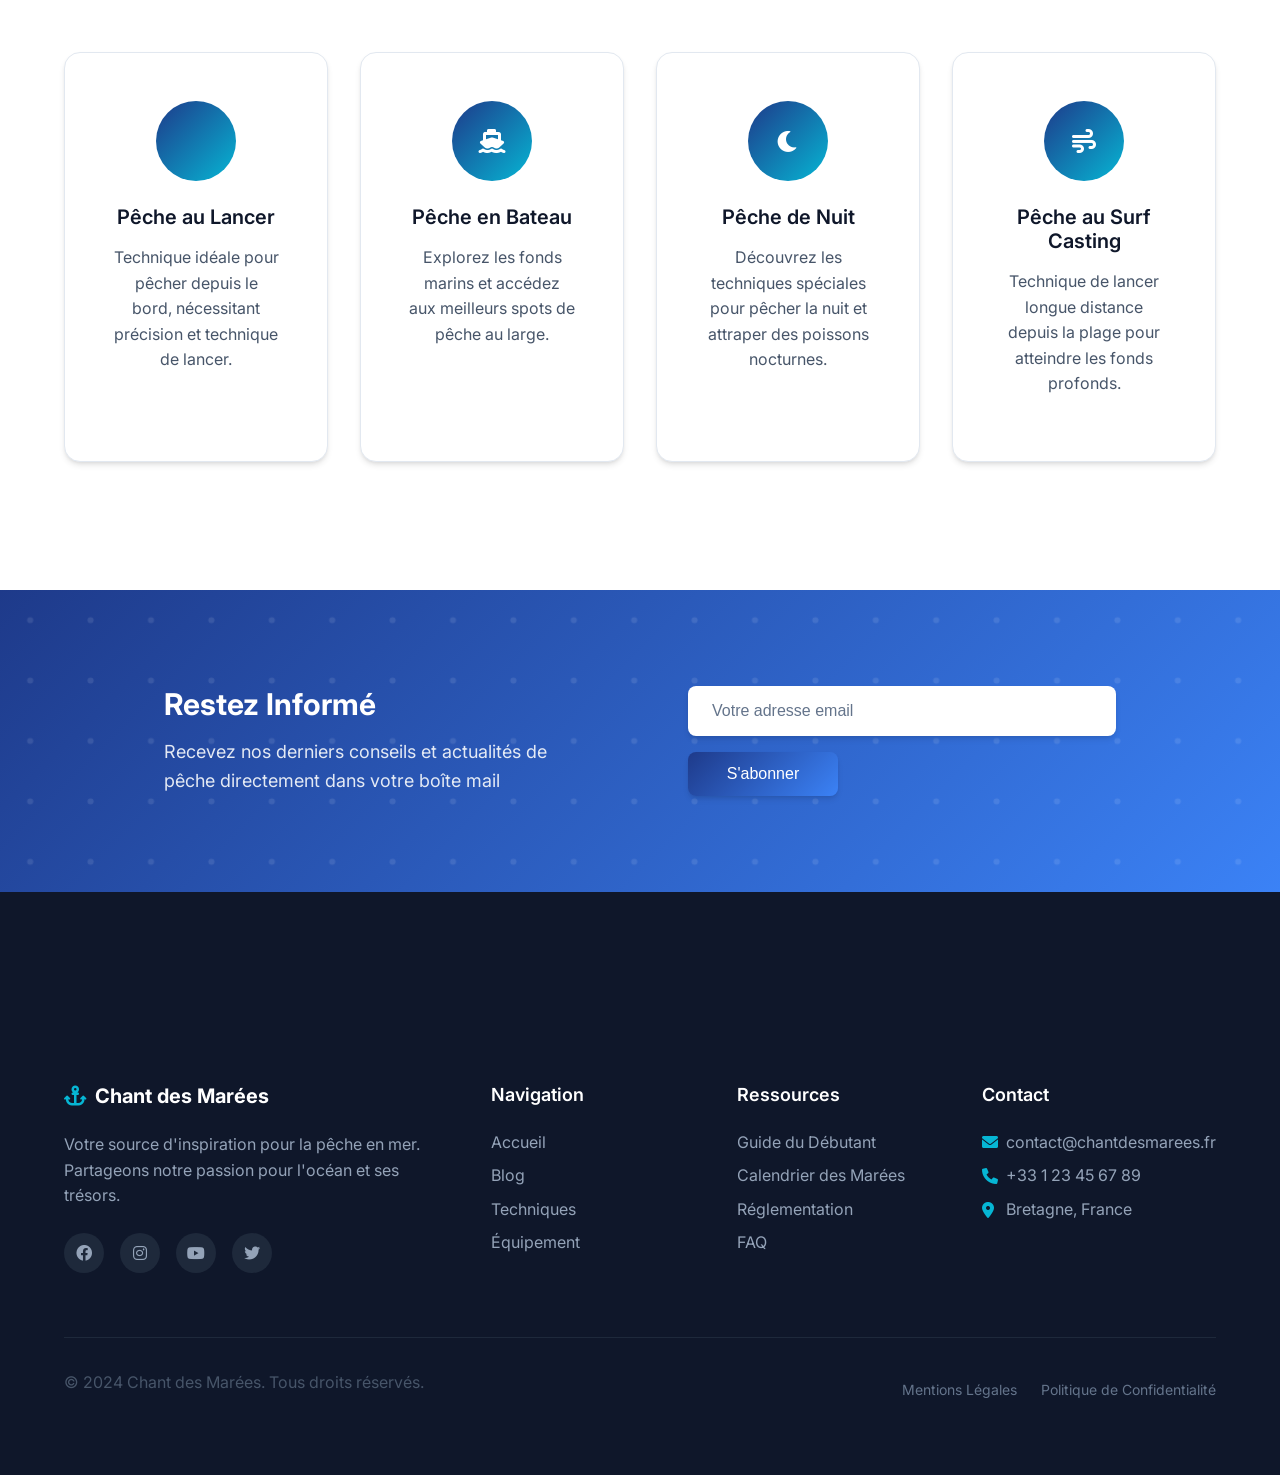
==== commit ebca116a: "feat: add simple article system management in markdown" ====
--- a/pages/index.html
+++ b/pages/index.html
@@ -227,6 +227,8 @@
     </footer>
 
     <script src="../js/template-loader.js"></script>
+    <script src="../js/article-loader.js"></script>
+    <script src="../js/home-articles.js"></script>
     <script src="../js/main.js"></script>
 </body>
 </html>
